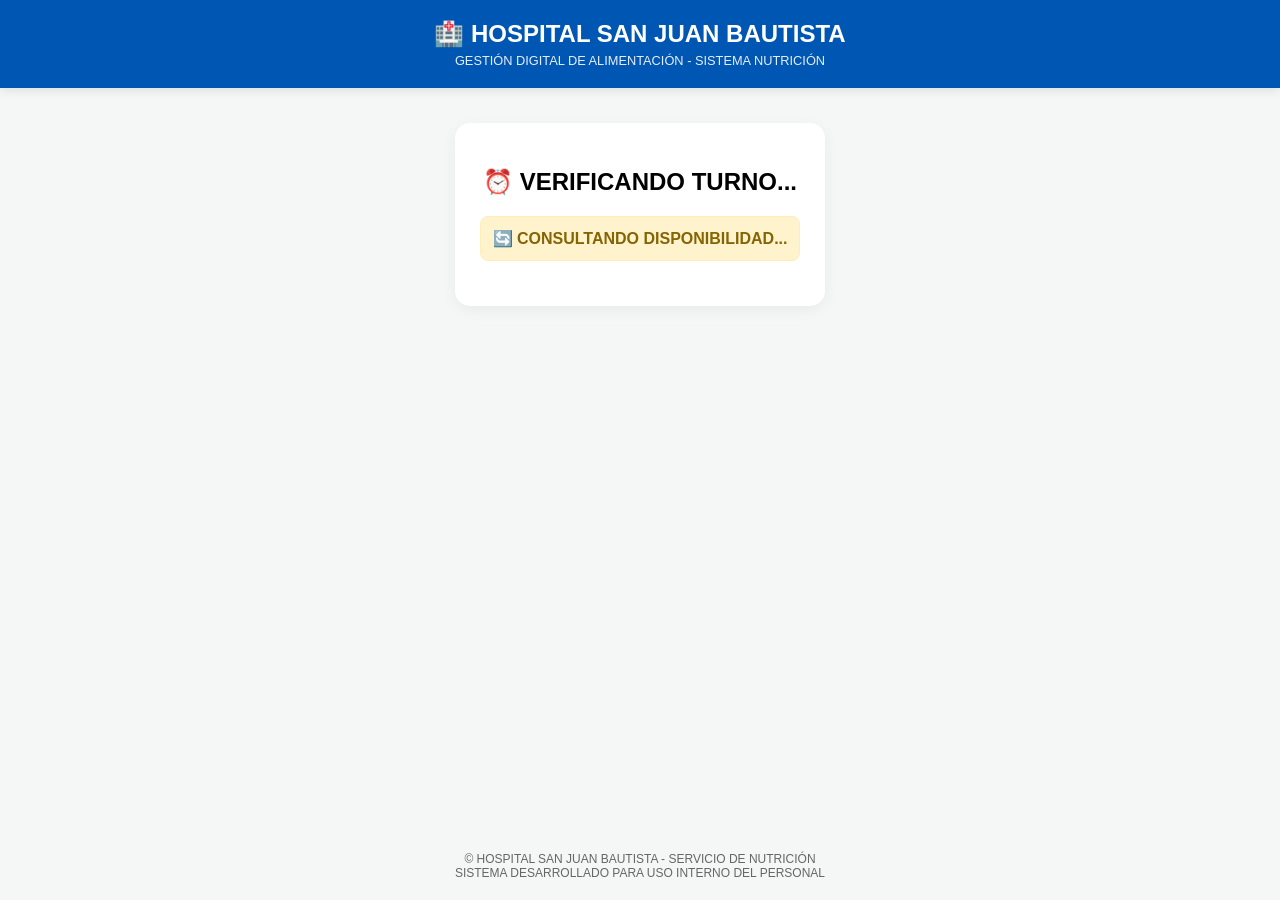
==== index.html @ 00d98fc4 "Update index.html" ====
<!DOCTYPE html>
<html lang="es">
<head>
    <meta charset="UTF-8">
    <meta name="viewport" content="width=device-width, initial-scale=1.0">
    <title>SISTEMA NUTRICIÓN - HISJB</title>
    <style>
        :root { --blue: #0056b3; --green: #28a745; --gray: #f4f7f6; --red: #dc3545; }
        * { box-sizing: border-box; }
        body { 
            font-family: 'Segoe UI', sans-serif; 
            background: var(--gray); 
            margin: 0; 
            text-transform: uppercase; 
            min-height: 100vh;
            display: flex;
            flex-direction: column;
        }
        header { 
            background: var(--blue); 
            color: white; 
            padding: 20px; 
            text-align: center; 
            box-shadow: 0 2px 10px rgba(0,0,0,0.1); 
        }
        header h1 { margin: 0; font-size: 1.5rem; }
        header p { margin: 5px 0 0; font-size: 0.8rem; opacity: 0.9; }
        
        .container { 
            max-width: 550px; 
            margin: 20px auto; 
            padding: 15px; 
            flex: 1;
        }
        .card { 
            background: white; 
            padding: 25px; 
            border-radius: 15px; 
            box-shadow: 0 4px 15px rgba(0,0,0,0.05); 
            text-align: center; 
            margin-bottom: 20px;
        }
        .status { 
            padding: 12px; 
            border-radius: 8px; 
            font-weight: bold; 
            margin-bottom: 20px; 
        }
        .disponible { 
            background: #d4edda; 
            color: #155724; 
            border: 1px solid #c3e6cb; 
        }
        .agotado { 
            background: #f8d7da; 
            color: #721c24; 
            border: 1px solid #f5c6cb; 
        }
        .cargando {
            background: #fff3cd;
            color: #856404;
            border: 1px solid #ffeeba;
        }
        input, select { 
            width: 100%; 
            padding: 14px; 
            margin: 10px 0; 
            border: 2px solid #ddd; 
            border-radius: 8px; 
            box-sizing: border-box; 
            text-transform: uppercase; 
            font-size: 1rem;
            transition: border-color 0.3s;
        }
        input:focus, select:focus {
            outline: none;
            border-color: var(--blue);
        }
        label {
            display: block;
            text-align: left;
            margin-top: 15px;
            font-weight: bold;
            color: #333;
            font-size: 0.9rem;
        }
        .btn-enviar { 
            width: 100%; 
            padding: 16px; 
            background: var(--green); 
            color: white; 
            border: none; 
            border-radius: 8px; 
            font-weight: bold; 
            cursor: pointer; 
            font-size: 1.2rem; 
            margin-top: 20px;
            transition: background 0.3s, transform 0.1s;
            text-transform: uppercase;
        }
        .btn-enviar:hover { 
            background: #218838; 
        }
        .btn-enviar:disabled {
            background: #6c757d;
            cursor: not-allowed;
        }
        .btn-enviar:active {
            transform: scale(0.98);
        }
        #resultado { 
            display: none; 
            margin-top: 20px; 
            border: 3px dashed var(--green); 
            padding: 30px 20px; 
            border-radius: 10px; 
            background: white;
        }
        #codigoDisplay {
            font-size: 5rem;
            color: var(--green);
            margin: 15px 0;
            font-weight: bold;
            letter-spacing: 5px;
        }
        .menu-info-detalle {
            background: #e7f3ff;
            padding: 15px;
            border-radius: 10px;
            margin: 15px 0;
            text-align: left;
            border-left: 5px solid var(--blue);
        }
        .dieta-seleccionada {
            font-size: 1.1rem;
            color: var(--blue);
            font-weight: bold;
        }
        .error-mensaje {
            color: var(--red);
            margin-top: 10px;
            font-size: 0.9rem;
        }
        .hora-actual {
            font-size: 0.85rem;
            color: #666;
            margin-top: 5px;
        }
        .footer {
            text-align: center;
            padding: 20px;
            color: #666;
            font-size: 0.75rem;
        }
        @media (max-width: 480px) {
            .container { padding: 10px; }
            .card { padding: 20px 15px; }
            header h1 { font-size: 1.2rem; }
        }
    </style>
</head>
<body>

<header>
    <h1>🏥 HOSPITAL SAN JUAN BAUTISTA</h1>
    <p>GESTIÓN DIGITAL DE ALIMENTACIÓN - SISTEMA NUTRICIÓN</p>
</header>

<div class="container">
    <!-- FORMULARIO PRINCIPAL -->
    <div class="card" id="formCard">
        <h2 id="txtTurno">⏰ VERIFICANDO TURNO...</h2>
        <div id="statusBox" class="status cargando">🔄 CONSULTANDO DISPONIBILIDAD...</div>
        
        <div id="menuInfo" style="margin-bottom: 20px; color: #555; font-size: 0.95rem;"></div>

        <div id="camposPersonal" style="display: none; text-align: left;">
            <label>👤 APELLIDO Y NOMBRE</label>
            <input type="text" id="nombre" placeholder="COMO FIGURA EN DNI" autocomplete="off">
            
            <label>🆔 DNI (SIN PUNTOS)</label>
            <input type="number" id="dni" placeholder="EJ: 12345678" autocomplete="off">

            <label>🍽️ TIPO DE DIETA</label>
            <select id="dieta">
                <option value="GENERAL">GENERAL</option>
                <option value="HIPOSÓDICA">HIPOSÓDICA (BAJA EN SODIO)</option>
                <option value="DIABÉTICA">DIABÉTICA</option>
                <option value="CELIACA">CELIACA (SIN TACC)</option>
                <option value="GÁSTRICA">GÁSTRICA (LIVIANA)</option>
            </select>

            <div class="menu-info-detalle" id="detalleDietaSeleccionada">
                <strong>📝 DETALLE DEL MENÚ:</strong><br>
                <span id="descripcionDieta">Seleccione una dieta para ver detalles</span>
            </div>
            
            <button class="btn-enviar" id="btnAccion" onclick="solicitarComida()">🍴 SOLICITAR VIANDA</button>
            <div id="errorMensaje" class="error-mensaje"></div>
        </div>
        
        <div class="hora-actual" id="horaActual"></div>
    </div>

    <!-- RESULTADO (CÓDIGO GENERADO) -->
    <div id="resultado" class="card">
        <p style="font-size: 1.1rem;">✅ REGISTRO EXITOSO</p>
        <p>TU CÓDIGO DE RETIRO ES:</p>
        <h1 id="codigoDisplay">----</h1>
        <p style="font-size: 0.85rem; color: #666;">MUESTRE ESTE CÓDIGO EN COCINA PARA RETIRAR SU VIANDA</p>
        <p style="font-size: 0.75rem; margin-top: 20px;">⚠️ Este código es personal e intransferible</p>
        <button class="btn-enviar" onclick="location.reload()" style="background: var(--blue); margin-top: 20px;">🔙 REALIZAR OTRA SOLICITUD</button>
    </div>
</div>

<div class="footer">
    © HOSPITAL SAN JUAN BAUTISTA - SERVICIO DE NUTRICIÓN<br>
    Sistema desarrollado para uso interno del personal
</div>

<script>
    // ==================== CONFIGURACIÓN ====================
    const API = 'https://script.google.com/macros/s/AKfycbxHD6Iw8b1CY6I-rBPqW4r0OH8VufajI0sxQZDVWnx9yLyWFhIYT2nWv-YeZiGYkwD2/exec';
    
    // Determinar turno según hora actual
    const fecha = new Date();
    const hora = fecha.getHours();
    const minutos = fecha.getMinutes();
    const turnoActual = (hora < 15) ? "MAÑANA" : "NOCHE";
    
    // Variables globales para almacenar datos del menú
    let menuData = null;
    let dietaActual = 'GENERAL';

    // ==================== INICIALIZACIÓN ====================
    function inicializar() {
        // Mostrar turno
        const turnoTexto = (turnoActual === "MAÑANA") ? "🌅 SERVICIO: ALMUERZO" : "🌙 SERVICIO: CENA";
        document.getElementById('txtTurno').innerText = turnoTexto;
        
        // Mostrar hora actual
        actualizarHora();
        setInterval(actualizarHora, 1000);
        
        // Escuchar cambios en el selector de dieta
        document.getElementById('dieta').addEventListener('change', function(e) {
            dietaActual = e.target.value;
            actualizarDescripcionDieta();
        });
        
        // Validar menú disponible
// ==================== VALIDAR MENÚ DISPONIBLE (con JSONP) ====================
async function validarMenu() {
    const box = document.getElementById('statusBox');
    const menuInfo = document.getElementById('menuInfo');
    
    try {
        box.innerText = "🔄 CONSULTANDO DISPONIBILIDAD...";
        box.className = "status cargando";
        
        // Usar JSONP para evitar CORS
        const callbackName = 'jsonpCallback_' + Date.now();
        
        // Crear promesa para manejar JSONP
        const menuData = await new Promise((resolve, reject) => {
            window[callbackName] = function(data) {
                delete window[callbackName];
                document.body.removeChild(script);
                resolve(data);
            };
            
            const script = document.createElement('script');
            script.src = API + '?action=obtener_menu&callback=' + callbackName;
            script.onerror = function() {
                delete window[callbackName];
                document.body.removeChild(script);
                reject(new Error('Error cargando menú'));
            };
            
            document.body.appendChild(script);
            
            // Timeout de seguridad
            setTimeout(() => {
                if (window[callbackName]) {
                    delete window[callbackName];
                    document.body.removeChild(script);
                    reject(new Error('Timeout'));
                }
            }, 10000);
        });
        
        if (menuData.disponible && menuData.datos && menuData.datos.length > 0) {
            // Menú disponible
            box.innerText = "✅ MENÚ PUBLICADO - PEDIDOS HABILITADOS";
            box.className = "status disponible";
            
            // Almacenar datos del menú
            menuDataGlobal = menuData.datos[0];
            
            // Mostrar información básica
            const platoPrincipal = menuDataGlobal.platoPrincipal || 'Menú del día';
            menuInfo.innerHTML = `🍲 HOY: <strong>${platoPrincipal}</strong>`;
            
            // Habilitar campos del personal
            document.getElementById('camposPersonal').style.display = 'block';
            
            // Actualizar descripción de dieta
            actualizarDescripcionDieta();
            
        } else {
            // Menú no disponible
            box.innerText = "⛔ MENÚ NO DISPONIBLE";
            box.className = "status agotado";
            menuInfo.innerHTML = "❌ EL EQUIPO DE NUTRICIÓN AÚN NO HA HABILITADO LOS PEDIDOS PARA ESTE TURNO.<br>⚠️ Por favor, intente más tarde.";
            document.getElementById('camposPersonal').style.display = 'none';
        }
    } catch (error) {
        console.error('Error validando menú:', error);
        box.innerText = "⚠️ ERROR DE CONEXIÓN";
        box.className = "status agotado";
        menuInfo.innerHTML = "No se pudo conectar con el servidor. Intente recargar la página.";
    }
}
    // ==================== ACTUALIZAR DESCRIPCIÓN DE DIETA ====================
    function actualizarDescripcionDieta() {
        const descripcionSpan = document.getElementById('descripcionDieta');
        
        if (!menuData) {
            descripcionSpan.innerText = 'Menú no cargado';
            return;
        }
        
        try {
            // Intentar parsear el JSON de dietas (columna 3 - índice 3)
            let dietasObj = {};
            if (menuData[3] && typeof menuData[3] === 'string') {
                dietasObj = JSON.parse(menuData[3]);
            }
            
            const dietaSeleccionada = document.getElementById('dieta').value;
            let descripcion = dietasObj[dietaSeleccionada] || menuData[2] || 'Menú del día';
            
            // Mostrar también el plato principal
            const platoBase = menuData[2] || '';
            descripcionSpan.innerHTML = `<strong>${platoBase}</strong><br>`;
            
            if (dietaSeleccionada !== 'GENERAL') {
                descripcionSpan.innerHTML += `↳ Adaptación ${dietaSeleccionada}: ${descripcion}`;
            } else {
                descripcionSpan.innerHTML += descripcion;
            }
            
        } catch (e) {
            // Si no hay JSON válido, mostrar solo el plato principal
            descripcionSpan.innerText = menuData[2] || 'Menú del día';
        }
    }

    // ==================== SOLICITAR COMIDA ====================
    async function solicitarComida() {
        const nombreInput = document.getElementById('nombre');
        const dniInput = document.getElementById('dni');
        const errorDiv = document.getElementById('errorMensaje');
        
        const nombre = nombreInput.value.trim().toUpperCase();
        const dni = dniInput.value.trim();
        
        // Validaciones
        errorDiv.innerText = '';
        
        if (!nombre) {
            errorDiv.innerText = '❌ Debe ingresar su nombre y apellido';
            nombreInput.focus();
            return;
        }
        
        if (!dni) {
            errorDiv.innerText = '❌ Debe ingresar su DNI';
            dniInput.focus();
            return;
        }
        
        if (dni.length < 7 || dni.length > 9) {
            errorDiv.innerText = '❌ El DNI debe tener entre 7 y 9 dígitos';
            dniInput.focus();
            return;
        }
        
        // Deshabilitar botón y mostrar estado
        const btn = document.getElementById('btnAccion');
        btn.disabled = true;
        btn.innerText = "⏳ PROCESANDO SOLICITUD...";
        
        // Generar código aleatorio de 4 caracteres
        const miCodigo = Math.random().toString(36).substring(2, 6).toUpperCase();
        const dietaSeleccionada = document.getElementById('dieta').value;
        
        try {
            const response = await fetch(API, {
                method: 'POST',
                mode: 'cors',
                headers: {
                    'Content-Type': 'application/json',
                },
                body: JSON.stringify({
                    action: "generar_codigo",
                    nombre: nombre,
                    dni: dni,
                    dieta: dietaSeleccionada,
                    turno: turnoActual,
                    codigo: miCodigo,
                    tipo: "WEB"
                })
            });
            
            const result = await response.json();
            
            if (result.status === "success") {
                // Mostrar resultado exitoso
                document.getElementById('formCard').style.display = 'none';
                document.getElementById('codigoDisplay').innerText = miCodigo;
                document.getElementById('resultado').style.display = 'block';
                
                // Scroll suave hacia el resultado
                document.getElementById('resultado').scrollIntoView({ behavior: 'smooth', block: 'center' });
            } else {
                // Error del servidor
                errorDiv.innerText = '❌ Error al registrar: ' + (result.message || 'Intente nuevamente');
                btn.disabled = false;
                btn.innerText = "🍴 SOLICITAR VIANDA";
            }
            
        } catch (error) {
            console.error('Error en solicitud:', error);
            errorDiv.innerText = '❌ Error de conexión. Verifique su internet e intente nuevamente.';
            btn.disabled = false;
            btn.innerText = "🍴 SOLICITAR VIANDA";
        }
    }

    // ==================== PERMITIR ENTER EN CAMPOS ====================
    document.addEventListener('DOMContentLoaded', function() {
        inicializar();
        
        // Permitir enviar con Enter
        const inputs = ['nombre', 'dni'];
        inputs.forEach(id => {
            document.getElementById(id).addEventListener('keypress', function(e) {
                if (e.key === 'Enter') {
                    e.preventDefault();
                    if (document.getElementById('btnAccion').disabled === false) {
                        solicitarComida();
                    }
                }
            });
        });
    });

    // ==================== FUNCIÓN GLOBAL PARA EL BOTÓN ====================
    window.solicitarComida = solicitarComida;
</script>
</body>
</html>
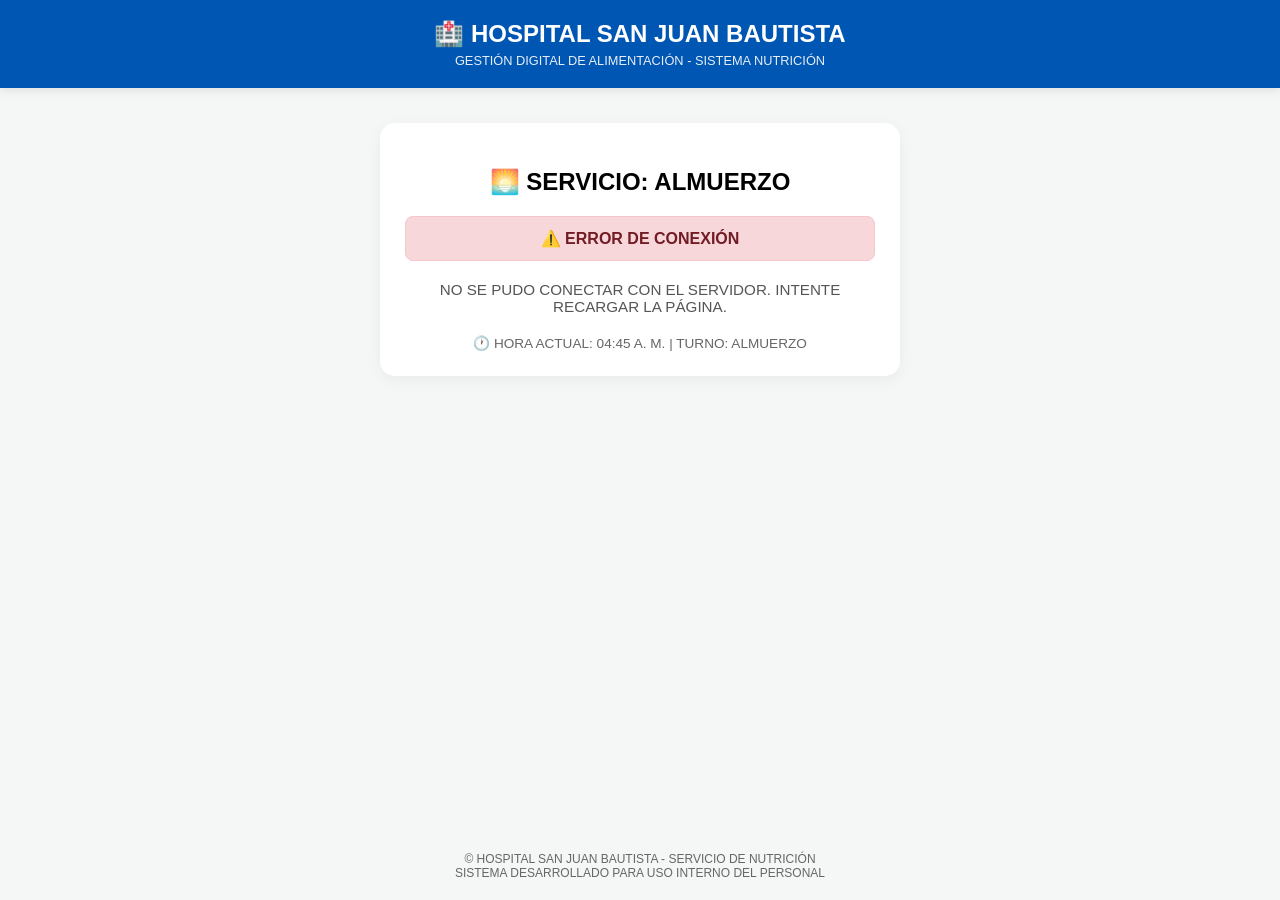
==== commit 51724a03: "Update index.html" ====
--- a/index.html
+++ b/index.html
@@ -131,11 +131,6 @@
             text-align: left;
             border-left: 5px solid var(--blue);
         }
-        .dieta-seleccionada {
-            font-size: 1.1rem;
-            color: var(--blue);
-            font-weight: bold;
-        }
         .error-mensaje {
             color: var(--red);
             margin-top: 10px;
@@ -225,134 +220,127 @@
     // Determinar turno según hora actual
     const fecha = new Date();
     const hora = fecha.getHours();
-    const minutos = fecha.getMinutes();
     const turnoActual = (hora < 15) ? "MAÑANA" : "NOCHE";
     
-    // Variables globales para almacenar datos del menú
-    let menuData = null;
+    // Variables globales
+    let menuDataGlobal = null;
     let dietaActual = 'GENERAL';
 
-    // ==================== INICIALIZACIÓN ====================
-    function inicializar() {
-        // Mostrar turno
-        const turnoTexto = (turnoActual === "MAÑANA") ? "🌅 SERVICIO: ALMUERZO" : "🌙 SERVICIO: CENA";
-        document.getElementById('txtTurno').innerText = turnoTexto;
-        
-        // Mostrar hora actual
-        actualizarHora();
-        setInterval(actualizarHora, 1000);
-        
-        // Escuchar cambios en el selector de dieta
-        document.getElementById('dieta').addEventListener('change', function(e) {
-            dietaActual = e.target.value;
-            actualizarDescripcionDieta();
-        });
-        
-        // Validar menú disponible
-// ==================== VALIDAR MENÚ DISPONIBLE (con JSONP) ====================
-async function validarMenu() {
-    const box = document.getElementById('statusBox');
-    const menuInfo = document.getElementById('menuInfo');
+    // ==================== FUNCIONES ====================
     
-    try {
-        box.innerText = "🔄 CONSULTANDO DISPONIBILIDAD...";
-        box.className = "status cargando";
-        
-        // Usar JSONP para evitar CORS
-        const callbackName = 'jsonpCallback_' + Date.now();
-        
-        // Crear promesa para manejar JSONP
-        const menuData = await new Promise((resolve, reject) => {
-            window[callbackName] = function(data) {
-                delete window[callbackName];
-                document.body.removeChild(script);
-                resolve(data);
-            };
-            
-            const script = document.createElement('script');
-            script.src = API + '?action=obtener_menu&callback=' + callbackName;
-            script.onerror = function() {
-                delete window[callbackName];
-                document.body.removeChild(script);
-                reject(new Error('Error cargando menú'));
-            };
-            
-            document.body.appendChild(script);
-            
-            // Timeout de seguridad
-            setTimeout(() => {
-                if (window[callbackName]) {
+    function actualizarHora() {
+        const ahora = new Date();
+        const horaStr = ahora.toLocaleTimeString('es-AR', { hour: '2-digit', minute: '2-digit' });
+        document.getElementById('horaActual').innerText = `🕐 Hora actual: ${horaStr} | Turno: ${turnoActual === "MAÑANA" ? "Almuerzo" : "Cena"}`;
+    }
+
+    // ==================== VALIDAR MENÚ DISPONIBLE (con JSONP) ====================
+    async function validarMenu() {
+        const box = document.getElementById('statusBox');
+        const menuInfo = document.getElementById('menuInfo');
+        
+        try {
+            box.innerText = "🔄 CONSULTANDO DISPONIBILIDAD...";
+            box.className = "status cargando";
+            
+            // Usar JSONP para evitar CORS
+            const callbackName = 'jsonpCallback_' + Date.now();
+            
+            // Crear promesa para manejar JSONP
+            const menuData = await new Promise((resolve, reject) => {
+                window[callbackName] = function(data) {
                     delete window[callbackName];
                     document.body.removeChild(script);
-                    reject(new Error('Timeout'));
-                }
-            }, 10000);
-        });
-        
-        if (menuData.disponible && menuData.datos && menuData.datos.length > 0) {
-            // Menú disponible
-            box.innerText = "✅ MENÚ PUBLICADO - PEDIDOS HABILITADOS";
-            box.className = "status disponible";
-            
-            // Almacenar datos del menú
-            menuDataGlobal = menuData.datos[0];
-            
-            // Mostrar información básica
-            const platoPrincipal = menuDataGlobal.platoPrincipal || 'Menú del día';
-            menuInfo.innerHTML = `🍲 HOY: <strong>${platoPrincipal}</strong>`;
-            
-            // Habilitar campos del personal
-            document.getElementById('camposPersonal').style.display = 'block';
-            
-            // Actualizar descripción de dieta
-            actualizarDescripcionDieta();
-            
-        } else {
-            // Menú no disponible
-            box.innerText = "⛔ MENÚ NO DISPONIBLE";
+                    resolve(data);
+                };
+                
+                const script = document.createElement('script');
+                script.src = API + '?action=obtener_menu&callback=' + callbackName;
+                script.onerror = function() {
+                    delete window[callbackName];
+                    document.body.removeChild(script);
+                    reject(new Error('Error cargando menú'));
+                };
+                
+                document.body.appendChild(script);
+                
+                // Timeout de seguridad
+                setTimeout(() => {
+                    if (window[callbackName]) {
+                        delete window[callbackName];
+                        document.body.removeChild(script);
+                        reject(new Error('Timeout'));
+                    }
+                }, 10000);
+            });
+            
+            console.log('Datos recibidos:', menuData);
+            
+            if (menuData.disponible && menuData.datos && menuData.datos.length > 0) {
+                // Menú disponible
+                box.innerText = "✅ MENÚ PUBLICADO - PEDIDOS HABILITADOS";
+                box.className = "status disponible";
+                
+                // Almacenar datos del menú
+                menuDataGlobal = menuData.datos[0];
+                
+                // Mostrar información básica
+                const platoPrincipal = menuDataGlobal.platoPrincipal || 'Menú del día';
+                menuInfo.innerHTML = `🍲 HOY: <strong>${platoPrincipal}</strong>`;
+                
+                // Habilitar campos del personal
+                document.getElementById('camposPersonal').style.display = 'block';
+                
+                // Actualizar descripción de dieta
+                actualizarDescripcionDieta();
+                
+            } else {
+                // Menú no disponible
+                box.innerText = "⛔ MENÚ NO DISPONIBLE";
+                box.className = "status agotado";
+                menuInfo.innerHTML = "❌ EL EQUIPO DE NUTRICIÓN AÚN NO HA HABILITADO LOS PEDIDOS PARA ESTE TURNO.<br>⚠️ Por favor, intente más tarde.";
+                document.getElementById('camposPersonal').style.display = 'none';
+            }
+        } catch (error) {
+            console.error('Error validando menú:', error);
+            box.innerText = "⚠️ ERROR DE CONEXIÓN";
             box.className = "status agotado";
-            menuInfo.innerHTML = "❌ EL EQUIPO DE NUTRICIÓN AÚN NO HA HABILITADO LOS PEDIDOS PARA ESTE TURNO.<br>⚠️ Por favor, intente más tarde.";
-            document.getElementById('camposPersonal').style.display = 'none';
-        }
-    } catch (error) {
-        console.error('Error validando menú:', error);
-        box.innerText = "⚠️ ERROR DE CONEXIÓN";
-        box.className = "status agotado";
-        menuInfo.innerHTML = "No se pudo conectar con el servidor. Intente recargar la página.";
+            menuInfo.innerHTML = "No se pudo conectar con el servidor. Intente recargar la página.";
+        }
     }
-}
+
     // ==================== ACTUALIZAR DESCRIPCIÓN DE DIETA ====================
     function actualizarDescripcionDieta() {
         const descripcionSpan = document.getElementById('descripcionDieta');
         
-        if (!menuData) {
+        if (!menuDataGlobal) {
             descripcionSpan.innerText = 'Menú no cargado';
             return;
         }
         
         try {
-            // Intentar parsear el JSON de dietas (columna 3 - índice 3)
+            // Intentar parsear el JSON de dietas
             let dietasObj = {};
-            if (menuData[3] && typeof menuData[3] === 'string') {
-                dietasObj = JSON.parse(menuData[3]);
+            if (menuDataGlobal.dietas && typeof menuDataGlobal.dietas === 'string') {
+                dietasObj = JSON.parse(menuDataGlobal.dietas);
             }
             
             const dietaSeleccionada = document.getElementById('dieta').value;
-            let descripcion = dietasObj[dietaSeleccionada] || menuData[2] || 'Menú del día';
+            let descripcion = dietasObj[dietaSeleccionada] || menuDataGlobal.platoPrincipal || 'Menú del día';
             
             // Mostrar también el plato principal
-            const platoBase = menuData[2] || '';
+            const platoBase = menuDataGlobal.platoPrincipal || '';
             descripcionSpan.innerHTML = `<strong>${platoBase}</strong><br>`;
             
-            if (dietaSeleccionada !== 'GENERAL') {
+            if (dietaSeleccionada !== 'GENERAL' && dietasObj[dietaSeleccionada]) {
                 descripcionSpan.innerHTML += `↳ Adaptación ${dietaSeleccionada}: ${descripcion}`;
             } else {
                 descripcionSpan.innerHTML += descripcion;
             }
             
         } catch (e) {
-            // Si no hay JSON válido, mostrar solo el plato principal
-            descripcionSpan.innerText = menuData[2] || 'Menú del día';
+            console.error('Error parseando dietas:', e);
+            descripcionSpan.innerText = menuDataGlobal.platoPrincipal || 'Menú del día';
         }
     }
 
@@ -438,21 +426,45 @@
         }
     }
 
-    // ==================== PERMITIR ENTER EN CAMPOS ====================
+    // ==================== INICIALIZACIÓN ====================
+    function inicializar() {
+        // Mostrar turno
+        const turnoTexto = (turnoActual === "MAÑANA") ? "🌅 SERVICIO: ALMUERZO" : "🌙 SERVICIO: CENA";
+        document.getElementById('txtTurno').innerText = turnoTexto;
+        
+        // Mostrar hora actual
+        actualizarHora();
+        setInterval(actualizarHora, 1000);
+        
+        // Escuchar cambios en el selector de dieta
+        document.getElementById('dieta').addEventListener('change', function(e) {
+            dietaActual = e.target.value;
+            actualizarDescripcionDieta();
+        });
+        
+        // Validar menú disponible
+        validarMenu();
+    }
+
+    // ==================== EVENT LISTENERS ====================
     document.addEventListener('DOMContentLoaded', function() {
         inicializar();
         
         // Permitir enviar con Enter
         const inputs = ['nombre', 'dni'];
         inputs.forEach(id => {
-            document.getElementById(id).addEventListener('keypress', function(e) {
-                if (e.key === 'Enter') {
-                    e.preventDefault();
-                    if (document.getElementById('btnAccion').disabled === false) {
-                        solicitarComida();
+            const element = document.getElementById(id);
+            if (element) {
+                element.addEventListener('keypress', function(e) {
+                    if (e.key === 'Enter') {
+                        e.preventDefault();
+                        const btn = document.getElementById('btnAccion');
+                        if (btn && !btn.disabled) {
+                            solicitarComida();
+                        }
                     }
-                }
-            });
+                });
+            }
         });
     });
 
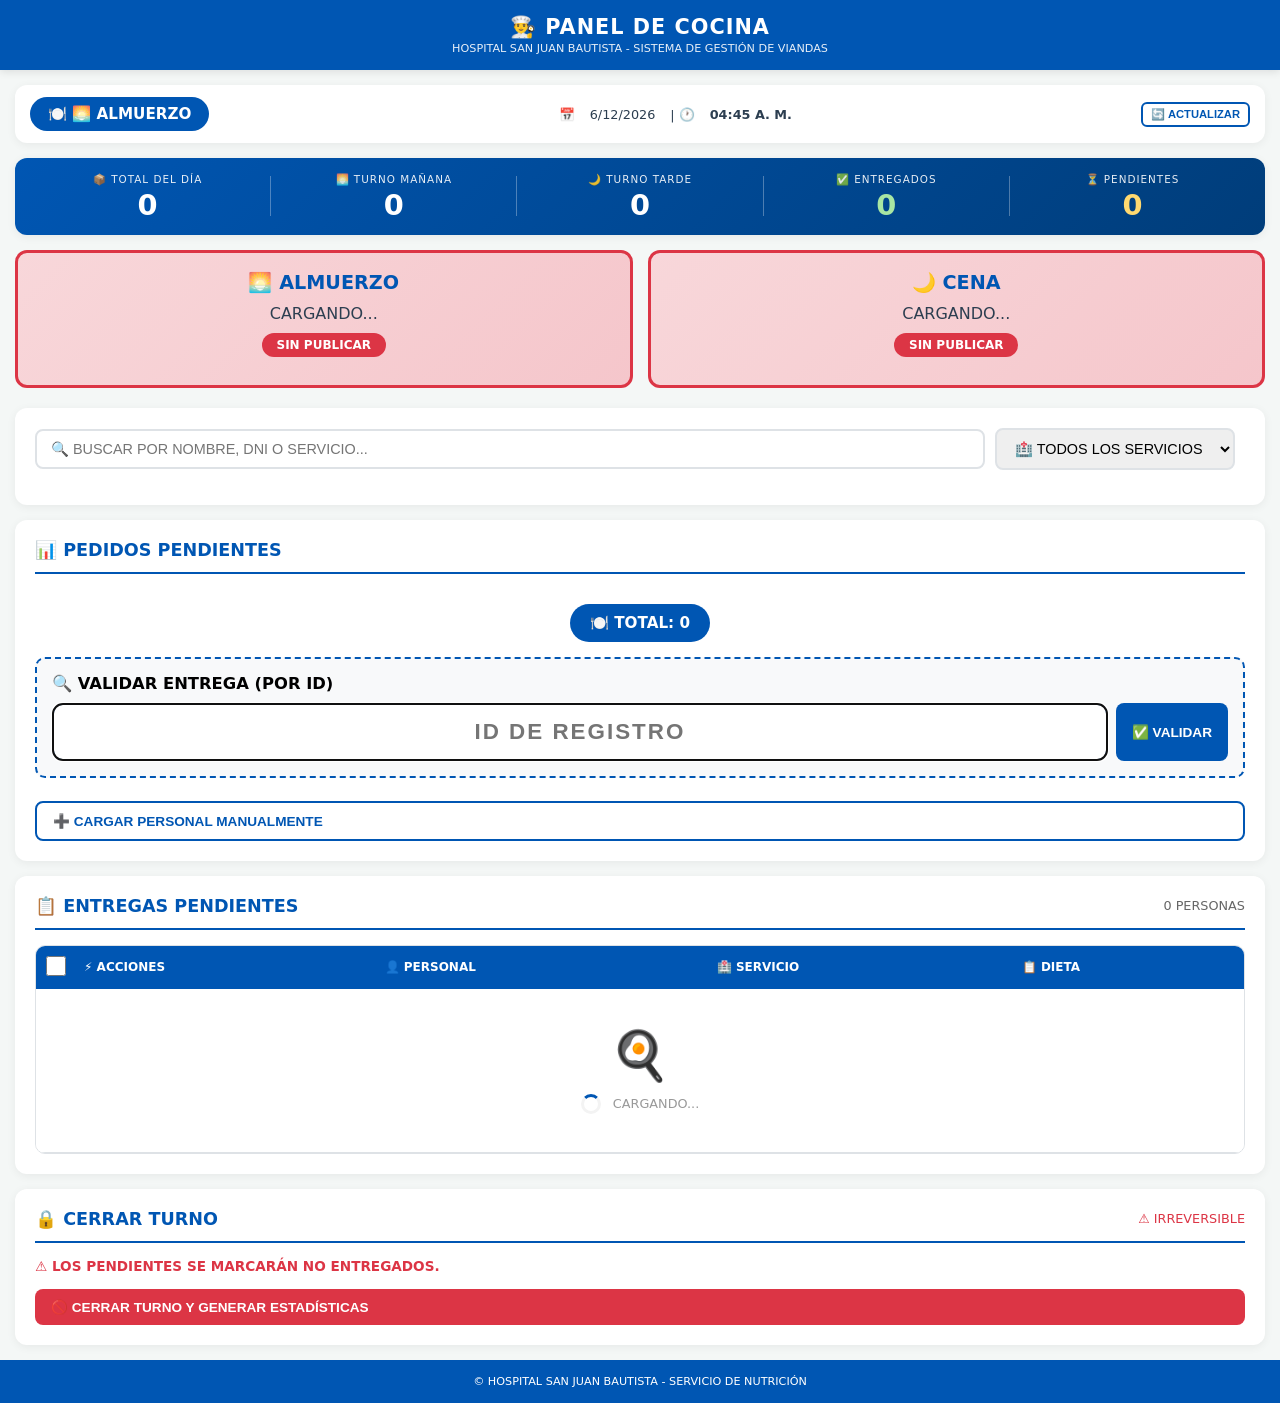
==== commit bb7dccef: "Preparar selector seguro de versiones: index.html" ====
--- a/index.html
+++ b/index.html
@@ -1,475 +1 @@
-<!DOCTYPE html>
-<html lang="es">
-<head>
-    <meta charset="UTF-8">
-    <meta name="viewport" content="width=device-width, initial-scale=1.0">
-    <title>SISTEMA NUTRICIÓN - HISJB</title>
-    <style>
-        :root { --blue: #0056b3; --green: #28a745; --gray: #f4f7f6; --red: #dc3545; }
-        * { box-sizing: border-box; }
-        body { 
-            font-family: 'Segoe UI', sans-serif; 
-            background: var(--gray); 
-            margin: 0; 
-            text-transform: uppercase; 
-            min-height: 100vh;
-            display: flex;
-            flex-direction: column;
-        }
-        header { 
-            background: var(--blue); 
-            color: white; 
-            padding: 20px; 
-            text-align: center; 
-            box-shadow: 0 2px 10px rgba(0,0,0,0.1); 
-        }
-        header h1 { margin: 0; font-size: 1.5rem; }
-        header p { margin: 5px 0 0; font-size: 0.8rem; opacity: 0.9; }
-        
-        .container { 
-            max-width: 550px; 
-            margin: 20px auto; 
-            padding: 15px; 
-            flex: 1;
-        }
-        .card { 
-            background: white; 
-            padding: 25px; 
-            border-radius: 15px; 
-            box-shadow: 0 4px 15px rgba(0,0,0,0.05); 
-            text-align: center; 
-            margin-bottom: 20px;
-        }
-        .status { 
-            padding: 12px; 
-            border-radius: 8px; 
-            font-weight: bold; 
-            margin-bottom: 20px; 
-        }
-        .disponible { 
-            background: #d4edda; 
-            color: #155724; 
-            border: 1px solid #c3e6cb; 
-        }
-        .agotado { 
-            background: #f8d7da; 
-            color: #721c24; 
-            border: 1px solid #f5c6cb; 
-        }
-        .cargando {
-            background: #fff3cd;
-            color: #856404;
-            border: 1px solid #ffeeba;
-        }
-        input, select { 
-            width: 100%; 
-            padding: 14px; 
-            margin: 10px 0; 
-            border: 2px solid #ddd; 
-            border-radius: 8px; 
-            box-sizing: border-box; 
-            text-transform: uppercase; 
-            font-size: 1rem;
-            transition: border-color 0.3s;
-        }
-        input:focus, select:focus {
-            outline: none;
-            border-color: var(--blue);
-        }
-        label {
-            display: block;
-            text-align: left;
-            margin-top: 15px;
-            font-weight: bold;
-            color: #333;
-            font-size: 0.9rem;
-        }
-        .btn-enviar { 
-            width: 100%; 
-            padding: 16px; 
-            background: var(--green); 
-            color: white; 
-            border: none; 
-            border-radius: 8px; 
-            font-weight: bold; 
-            cursor: pointer; 
-            font-size: 1.2rem; 
-            margin-top: 20px;
-            transition: background 0.3s, transform 0.1s;
-            text-transform: uppercase;
-        }
-        .btn-enviar:hover { 
-            background: #218838; 
-        }
-        .btn-enviar:disabled {
-            background: #6c757d;
-            cursor: not-allowed;
-        }
-        .btn-enviar:active {
-            transform: scale(0.98);
-        }
-        #resultado { 
-            display: none; 
-            margin-top: 20px; 
-            border: 3px dashed var(--green); 
-            padding: 30px 20px; 
-            border-radius: 10px; 
-            background: white;
-        }
-        #codigoDisplay {
-            font-size: 5rem;
-            color: var(--green);
-            margin: 15px 0;
-            font-weight: bold;
-            letter-spacing: 5px;
-        }
-        .menu-info-detalle {
-            background: #e7f3ff;
-            padding: 15px;
-            border-radius: 10px;
-            margin: 15px 0;
-            text-align: left;
-            border-left: 5px solid var(--blue);
-        }
-        .error-mensaje {
-            color: var(--red);
-            margin-top: 10px;
-            font-size: 0.9rem;
-        }
-        .hora-actual {
-            font-size: 0.85rem;
-            color: #666;
-            margin-top: 5px;
-        }
-        .footer {
-            text-align: center;
-            padding: 20px;
-            color: #666;
-            font-size: 0.75rem;
-        }
-        @media (max-width: 480px) {
-            .container { padding: 10px; }
-            .card { padding: 20px 15px; }
-            header h1 { font-size: 1.2rem; }
-        }
-    </style>
-</head>
-<body>
-
-<header>
-    <h1>🏥 HOSPITAL SAN JUAN BAUTISTA</h1>
-    <p>GESTIÓN DIGITAL DE ALIMENTACIÓN - SISTEMA NUTRICIÓN</p>
-</header>
-
-<div class="container">
-    <!-- FORMULARIO PRINCIPAL -->
-    <div class="card" id="formCard">
-        <h2 id="txtTurno">⏰ VERIFICANDO TURNO...</h2>
-        <div id="statusBox" class="status cargando">🔄 CONSULTANDO DISPONIBILIDAD...</div>
-        
-        <div id="menuInfo" style="margin-bottom: 20px; color: #555; font-size: 0.95rem;"></div>
-
-        <div id="camposPersonal" style="display: none; text-align: left;">
-            <label>👤 APELLIDO Y NOMBRE</label>
-            <input type="text" id="nombre" placeholder="COMO FIGURA EN DNI" autocomplete="off">
-            
-            <label>🆔 DNI (SIN PUNTOS)</label>
-            <input type="number" id="dni" placeholder="EJ: 12345678" autocomplete="off">
-
-            <label>🍽️ TIPO DE DIETA</label>
-            <select id="dieta">
-                <option value="GENERAL">GENERAL</option>
-                <option value="HIPOSÓDICA">HIPOSÓDICA (BAJA EN SODIO)</option>
-                <option value="DIABÉTICA">DIABÉTICA</option>
-                <option value="CELIACA">CELIACA (SIN TACC)</option>
-                <option value="GÁSTRICA">GÁSTRICA (LIVIANA)</option>
-            </select>
-
-            <div class="menu-info-detalle" id="detalleDietaSeleccionada">
-                <strong>📝 DETALLE DEL MENÚ:</strong><br>
-                <span id="descripcionDieta">Seleccione una dieta para ver detalles</span>
-            </div>
-            
-            <button class="btn-enviar" id="btnAccion" onclick="solicitarComida()">🍴 SOLICITAR VIANDA</button>
-            <div id="errorMensaje" class="error-mensaje"></div>
-        </div>
-        
-        <div class="hora-actual" id="horaActual"></div>
-    </div>
-
-    <!-- RESULTADO (CÓDIGO GENERADO) -->
-    <div id="resultado" class="card">
-        <p style="font-size: 1.1rem;">✅ REGISTRO EXITOSO</p>
-        <p>TU CÓDIGO DE RETIRO ES:</p>
-        <h1 id="codigoDisplay">----</h1>
-        <p style="font-size: 0.85rem; color: #666;">MUESTRE ESTE CÓDIGO EN COCINA PARA RETIRAR SU VIANDA</p>
-        <p style="font-size: 0.75rem; margin-top: 20px;">⚠️ Este código es personal e intransferible</p>
-        <button class="btn-enviar" onclick="location.reload()" style="background: var(--blue); margin-top: 20px;">🔙 REALIZAR OTRA SOLICITUD</button>
-    </div>
-</div>
-
-<div class="footer">
-    © HOSPITAL SAN JUAN BAUTISTA - SERVICIO DE NUTRICIÓN<br>
-    Sistema desarrollado para uso interno del personal
-</div>
-
-<script>
-    // ==================== CONFIGURACIÓN ====================
-    const API = 'https://script.google.com/macros/s/AKfycbxHD6Iw8b1CY6I-rBPqW4r0OH8VufajI0sxQZDVWnx9yLyWFhIYT2nWv-YeZiGYkwD2/exec';
-    
-    // Determinar turno según hora actual
-    const fecha = new Date();
-    const hora = fecha.getHours();
-    const turnoActual = (hora < 15) ? "MAÑANA" : "NOCHE";
-    
-    // Variables globales
-    let menuDataGlobal = null;
-    let dietaActual = 'GENERAL';
-
-    // ==================== FUNCIONES ====================
-    
-    function actualizarHora() {
-        const ahora = new Date();
-        const horaStr = ahora.toLocaleTimeString('es-AR', { hour: '2-digit', minute: '2-digit' });
-        document.getElementById('horaActual').innerText = `🕐 Hora actual: ${horaStr} | Turno: ${turnoActual === "MAÑANA" ? "Almuerzo" : "Cena"}`;
-    }
-
-    // ==================== VALIDAR MENÚ DISPONIBLE (con JSONP) ====================
-    async function validarMenu() {
-        const box = document.getElementById('statusBox');
-        const menuInfo = document.getElementById('menuInfo');
-        
-        try {
-            box.innerText = "🔄 CONSULTANDO DISPONIBILIDAD...";
-            box.className = "status cargando";
-            
-            // Usar JSONP para evitar CORS
-            const callbackName = 'jsonpCallback_' + Date.now();
-            
-            // Crear promesa para manejar JSONP
-            const menuData = await new Promise((resolve, reject) => {
-                window[callbackName] = function(data) {
-                    delete window[callbackName];
-                    document.body.removeChild(script);
-                    resolve(data);
-                };
-                
-                const script = document.createElement('script');
-                script.src = API + '?action=obtener_menu&callback=' + callbackName;
-                script.onerror = function() {
-                    delete window[callbackName];
-                    document.body.removeChild(script);
-                    reject(new Error('Error cargando menú'));
-                };
-                
-                document.body.appendChild(script);
-                
-                // Timeout de seguridad
-                setTimeout(() => {
-                    if (window[callbackName]) {
-                        delete window[callbackName];
-                        document.body.removeChild(script);
-                        reject(new Error('Timeout'));
-                    }
-                }, 10000);
-            });
-            
-            console.log('Datos recibidos:', menuData);
-            
-            if (menuData.disponible && menuData.datos && menuData.datos.length > 0) {
-                // Menú disponible
-                box.innerText = "✅ MENÚ PUBLICADO - PEDIDOS HABILITADOS";
-                box.className = "status disponible";
-                
-                // Almacenar datos del menú
-                menuDataGlobal = menuData.datos[0];
-                
-                // Mostrar información básica
-                const platoPrincipal = menuDataGlobal.platoPrincipal || 'Menú del día';
-                menuInfo.innerHTML = `🍲 HOY: <strong>${platoPrincipal}</strong>`;
-                
-                // Habilitar campos del personal
-                document.getElementById('camposPersonal').style.display = 'block';
-                
-                // Actualizar descripción de dieta
-                actualizarDescripcionDieta();
-                
-            } else {
-                // Menú no disponible
-                box.innerText = "⛔ MENÚ NO DISPONIBLE";
-                box.className = "status agotado";
-                menuInfo.innerHTML = "❌ EL EQUIPO DE NUTRICIÓN AÚN NO HA HABILITADO LOS PEDIDOS PARA ESTE TURNO.<br>⚠️ Por favor, intente más tarde.";
-                document.getElementById('camposPersonal').style.display = 'none';
-            }
-        } catch (error) {
-            console.error('Error validando menú:', error);
-            box.innerText = "⚠️ ERROR DE CONEXIÓN";
-            box.className = "status agotado";
-            menuInfo.innerHTML = "No se pudo conectar con el servidor. Intente recargar la página.";
-        }
-    }
-
-    // ==================== ACTUALIZAR DESCRIPCIÓN DE DIETA ====================
-    function actualizarDescripcionDieta() {
-        const descripcionSpan = document.getElementById('descripcionDieta');
-        
-        if (!menuDataGlobal) {
-            descripcionSpan.innerText = 'Menú no cargado';
-            return;
-        }
-        
-        try {
-            // Intentar parsear el JSON de dietas
-            let dietasObj = {};
-            if (menuDataGlobal.dietas && typeof menuDataGlobal.dietas === 'string') {
-                dietasObj = JSON.parse(menuDataGlobal.dietas);
-            }
-            
-            const dietaSeleccionada = document.getElementById('dieta').value;
-            let descripcion = dietasObj[dietaSeleccionada] || menuDataGlobal.platoPrincipal || 'Menú del día';
-            
-            // Mostrar también el plato principal
-            const platoBase = menuDataGlobal.platoPrincipal || '';
-            descripcionSpan.innerHTML = `<strong>${platoBase}</strong><br>`;
-            
-            if (dietaSeleccionada !== 'GENERAL' && dietasObj[dietaSeleccionada]) {
-                descripcionSpan.innerHTML += `↳ Adaptación ${dietaSeleccionada}: ${descripcion}`;
-            } else {
-                descripcionSpan.innerHTML += descripcion;
-            }
-            
-        } catch (e) {
-            console.error('Error parseando dietas:', e);
-            descripcionSpan.innerText = menuDataGlobal.platoPrincipal || 'Menú del día';
-        }
-    }
-
-    // ==================== SOLICITAR COMIDA ====================
-    async function solicitarComida() {
-        const nombreInput = document.getElementById('nombre');
-        const dniInput = document.getElementById('dni');
-        const errorDiv = document.getElementById('errorMensaje');
-        
-        const nombre = nombreInput.value.trim().toUpperCase();
-        const dni = dniInput.value.trim();
-        
-        // Validaciones
-        errorDiv.innerText = '';
-        
-        if (!nombre) {
-            errorDiv.innerText = '❌ Debe ingresar su nombre y apellido';
-            nombreInput.focus();
-            return;
-        }
-        
-        if (!dni) {
-            errorDiv.innerText = '❌ Debe ingresar su DNI';
-            dniInput.focus();
-            return;
-        }
-        
-        if (dni.length < 7 || dni.length > 9) {
-            errorDiv.innerText = '❌ El DNI debe tener entre 7 y 9 dígitos';
-            dniInput.focus();
-            return;
-        }
-        
-        // Deshabilitar botón y mostrar estado
-        const btn = document.getElementById('btnAccion');
-        btn.disabled = true;
-        btn.innerText = "⏳ PROCESANDO SOLICITUD...";
-        
-        // Generar código aleatorio de 4 caracteres
-        const miCodigo = Math.random().toString(36).substring(2, 6).toUpperCase();
-        const dietaSeleccionada = document.getElementById('dieta').value;
-        
-        try {
-            const response = await fetch(API, {
-                method: 'POST',
-                mode: 'cors',
-                headers: {
-                    'Content-Type': 'application/json',
-                },
-                body: JSON.stringify({
-                    action: "generar_codigo",
-                    nombre: nombre,
-                    dni: dni,
-                    dieta: dietaSeleccionada,
-                    turno: turnoActual,
-                    codigo: miCodigo,
-                    tipo: "WEB"
-                })
-            });
-            
-            const result = await response.json();
-            
-            if (result.status === "success") {
-                // Mostrar resultado exitoso
-                document.getElementById('formCard').style.display = 'none';
-                document.getElementById('codigoDisplay').innerText = miCodigo;
-                document.getElementById('resultado').style.display = 'block';
-                
-                // Scroll suave hacia el resultado
-                document.getElementById('resultado').scrollIntoView({ behavior: 'smooth', block: 'center' });
-            } else {
-                // Error del servidor
-                errorDiv.innerText = '❌ Error al registrar: ' + (result.message || 'Intente nuevamente');
-                btn.disabled = false;
-                btn.innerText = "🍴 SOLICITAR VIANDA";
-            }
-            
-        } catch (error) {
-            console.error('Error en solicitud:', error);
-            errorDiv.innerText = '❌ Error de conexión. Verifique su internet e intente nuevamente.';
-            btn.disabled = false;
-            btn.innerText = "🍴 SOLICITAR VIANDA";
-        }
-    }
-
-    // ==================== INICIALIZACIÓN ====================
-    function inicializar() {
-        // Mostrar turno
-        const turnoTexto = (turnoActual === "MAÑANA") ? "🌅 SERVICIO: ALMUERZO" : "🌙 SERVICIO: CENA";
-        document.getElementById('txtTurno').innerText = turnoTexto;
-        
-        // Mostrar hora actual
-        actualizarHora();
-        setInterval(actualizarHora, 1000);
-        
-        // Escuchar cambios en el selector de dieta
-        document.getElementById('dieta').addEventListener('change', function(e) {
-            dietaActual = e.target.value;
-            actualizarDescripcionDieta();
-        });
-        
-        // Validar menú disponible
-        validarMenu();
-    }
-
-    // ==================== EVENT LISTENERS ====================
-    document.addEventListener('DOMContentLoaded', function() {
-        inicializar();
-        
-        // Permitir enviar con Enter
-        const inputs = ['nombre', 'dni'];
-        inputs.forEach(id => {
-            const element = document.getElementById(id);
-            if (element) {
-                element.addEventListener('keypress', function(e) {
-                    if (e.key === 'Enter') {
-                        e.preventDefault();
-                        const btn = document.getElementById('btnAccion');
-                        if (btn && !btn.disabled) {
-                            solicitarComida();
-                        }
-                    }
-                });
-            }
-        });
-    });
-
-    // ==================== FUNCIÓN GLOBAL PARA EL BOTÓN ====================
-    window.solicitarComida = solicitarComida;
-</script>
-</body>
-</html>
+<!doctype html><html lang="es"><head><meta charset="utf-8"><meta name="viewport" content="width=device-width,initial-scale=1"><title>HISJB · Cocina</title><style>body{font:16px system-ui;margin:10vh auto;max-width:600px;padding:24px;color:#172c46;background:#f3f7fb}main{background:white;padding:24px;border-radius:16px}a{color:#155ba6}</style><script src="./version-config.js"></script><script>(function(){const routes={estable:'cocina.html',v3:'versiones/v3/index.html'};const forced=new URLSearchParams(location.search).get('vista');const selected=Object.hasOwn(routes,forced)?forced:window.HISJB_VERSION_ACTIVA;location.replace(new URL(routes[selected]||routes.estable,location.href).href)})()</script></head><body><main><h1>HISJB · Cocina</h1><p>Abriendo versión predeterminada…</p><p><a href="./cocina.html">Abrir versión estable</a> · <a href="./selector.html">Elegir versión</a></p></main></body></html>
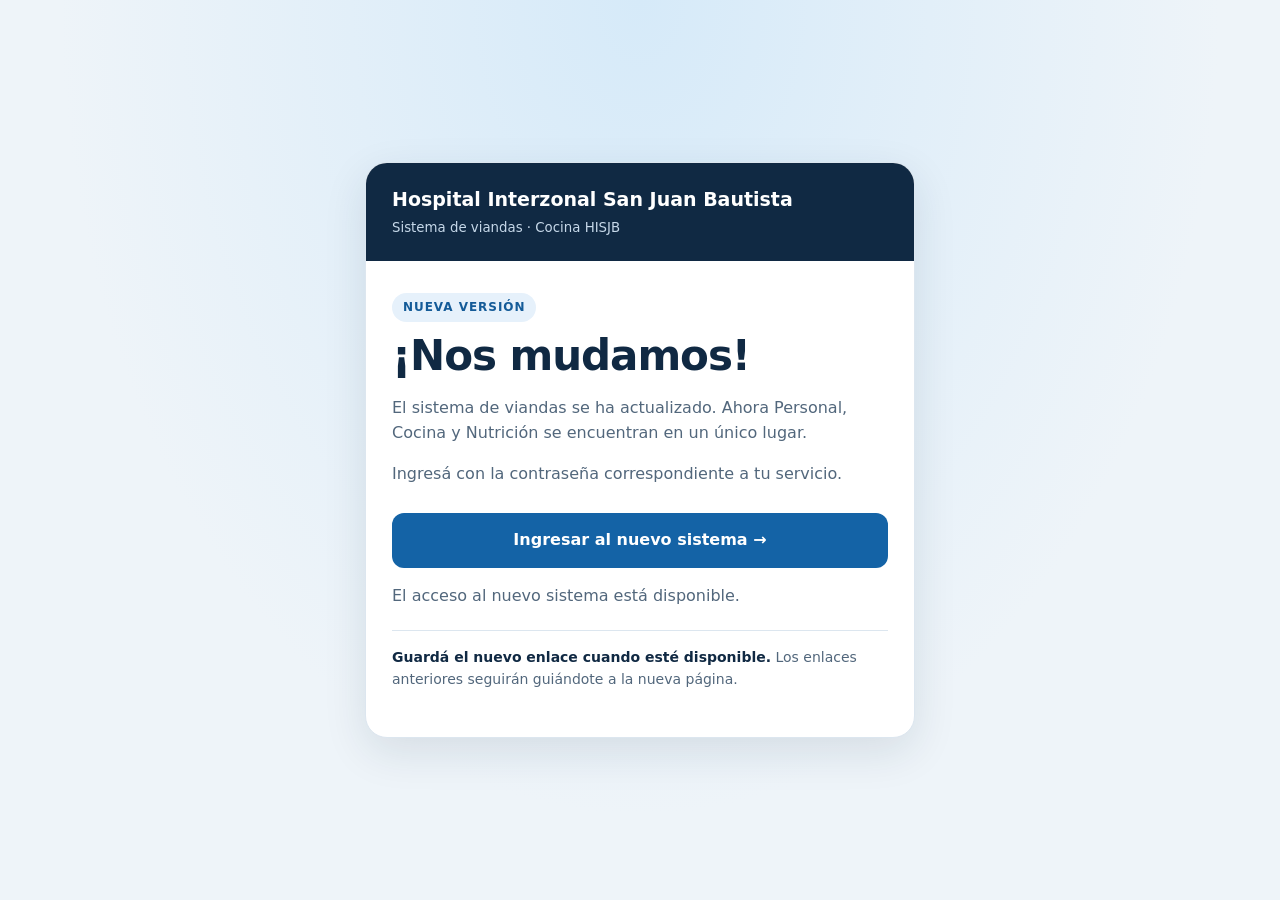
==== commit 95a9536b: "Preparar aviso de mudanza V3 para corte autorizado" ====
--- a/index.html
+++ b/index.html
@@ -1 +1,2 @@
-<!doctype html><html lang="es"><head><meta charset="utf-8"><meta name="viewport" content="width=device-width,initial-scale=1"><title>HISJB · Cocina</title><style>body{font:16px system-ui;margin:10vh auto;max-width:600px;padding:24px;color:#172c46;background:#f3f7fb}main{background:white;padding:24px;border-radius:16px}a{color:#155ba6}</style><script src="./version-config.js"></script><script>(function(){const routes={estable:'cocina.html',v3:'versiones/v3/index.html'};const forced=new URLSearchParams(location.search).get('vista');const selected=Object.hasOwn(routes,forced)?forced:window.HISJB_VERSION_ACTIVA;location.replace(new URL(routes[selected]||routes.estable,location.href).href)})()</script></head><body><main><h1>HISJB · Cocina</h1><p>Abriendo versión predeterminada…</p><p><a href="./cocina.html">Abrir versión estable</a> · <a href="./selector.html">Elegir versión</a></p></main></body></html>+<!doctype html>
+<html lang="es"><head><meta charset="utf-8"><meta name="viewport" content="width=device-width, initial-scale=1"><meta name="referrer" content="no-referrer"><meta http-equiv="refresh" content="0; url=./mudanza-v3.html"><title>HISJB · Cocina — ¡Nos mudamos!</title></head><body><main><h1>¡Nos mudamos!</h1><p>El sistema de viandas ahora está en un único lugar.</p><p><a href="./mudanza-v3.html">Continuar al nuevo sistema</a></p></main></body></html>
